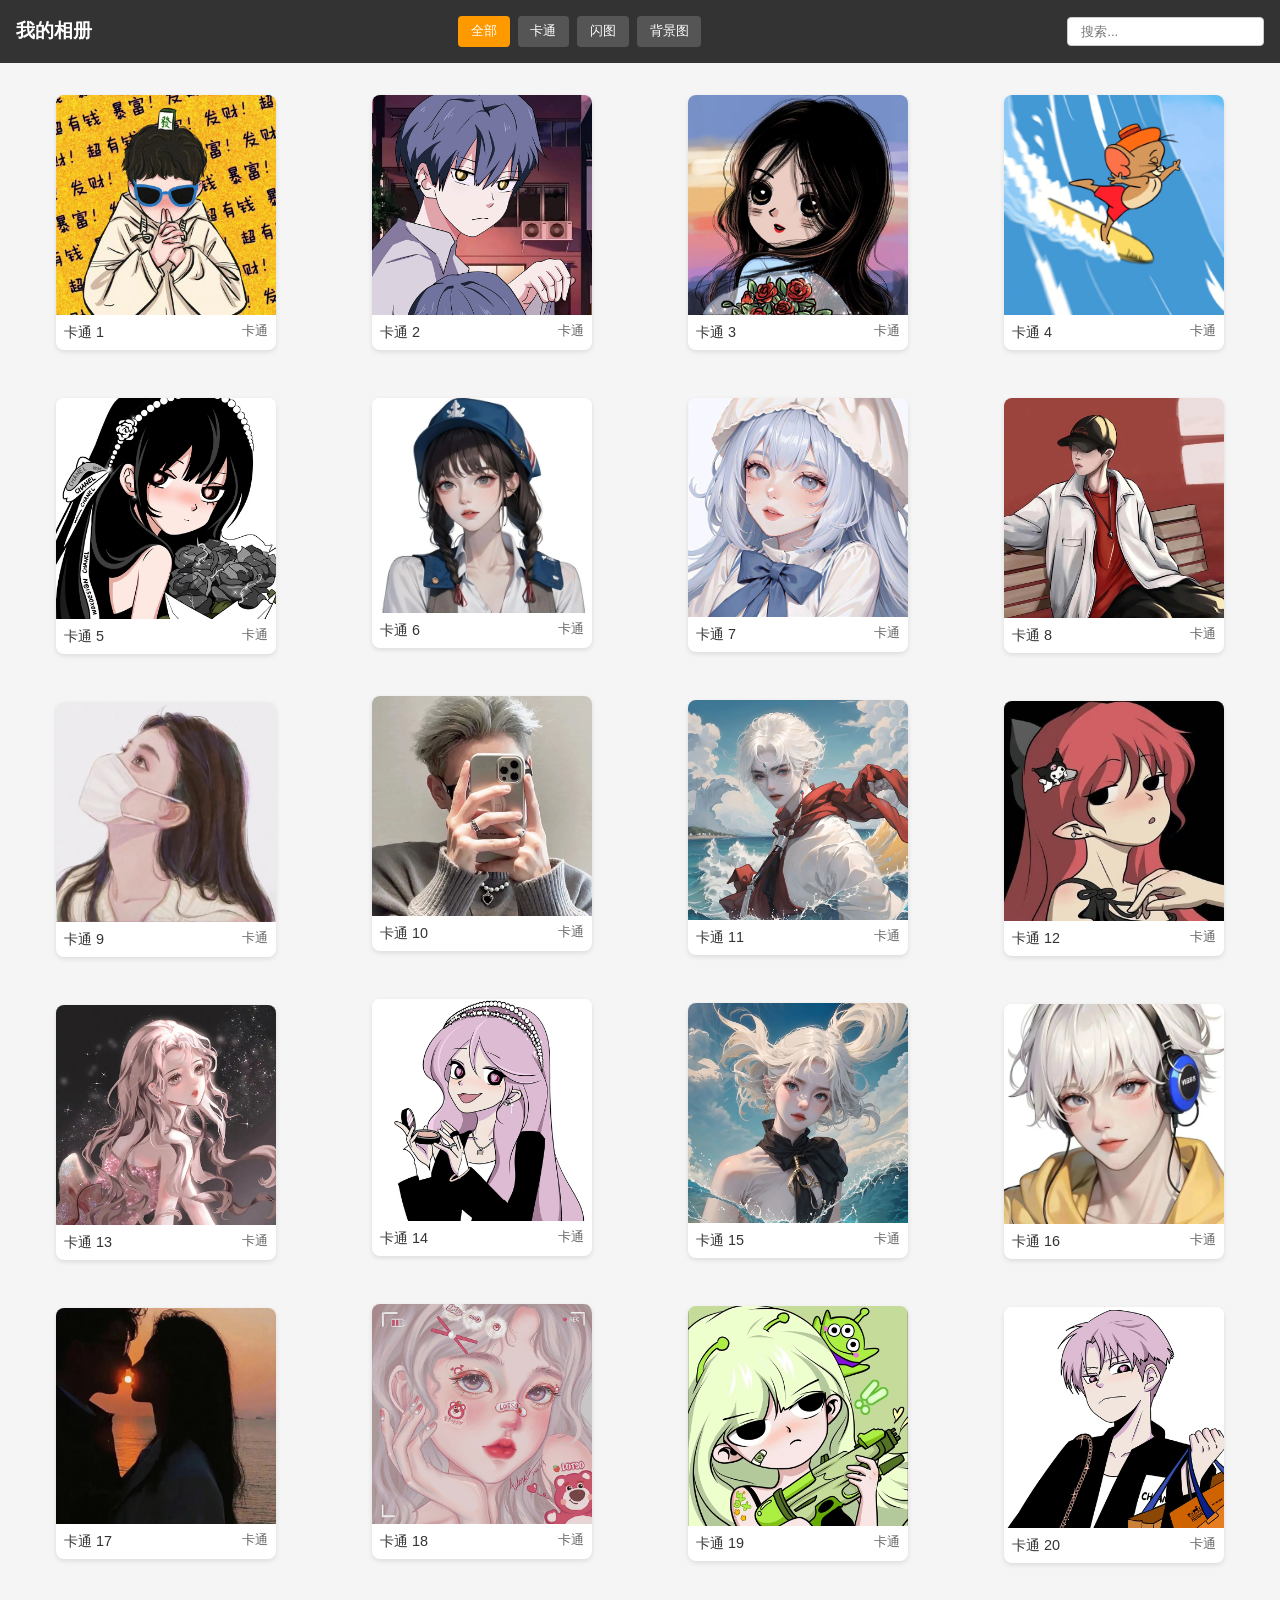
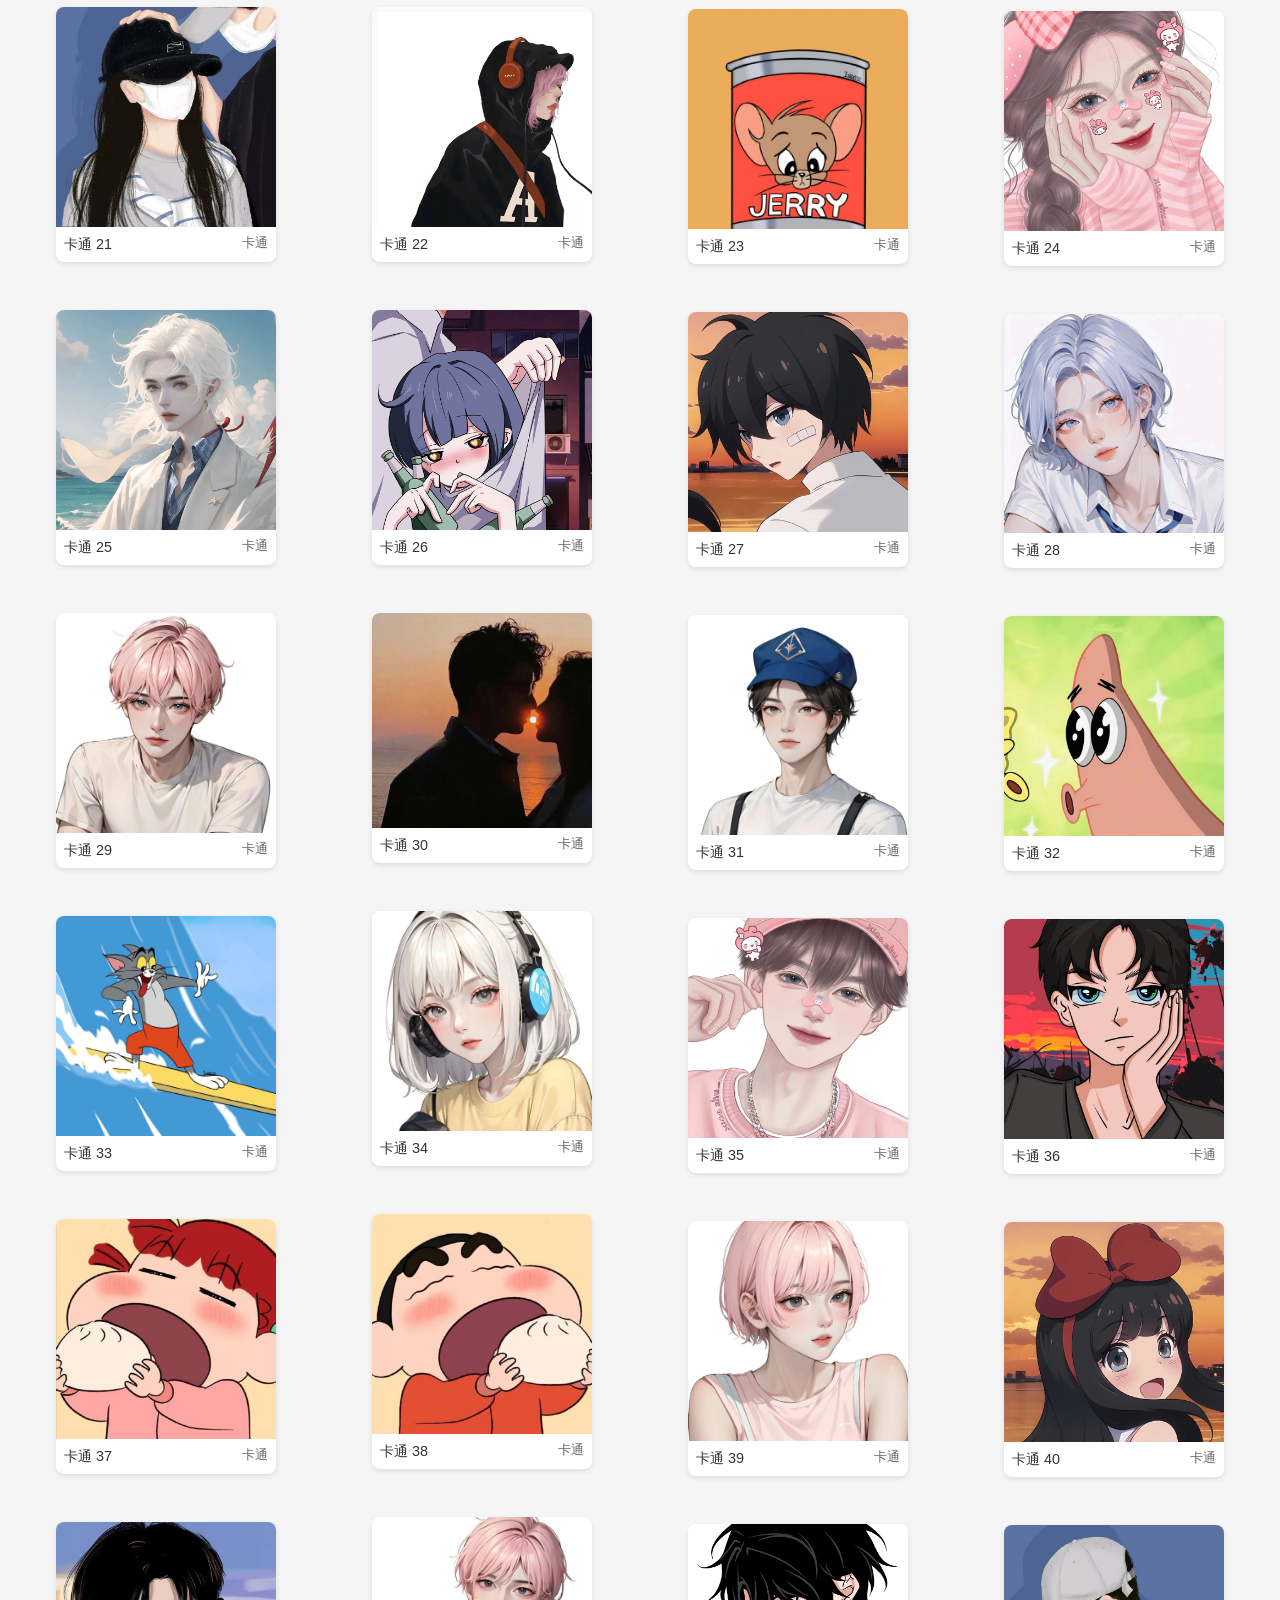
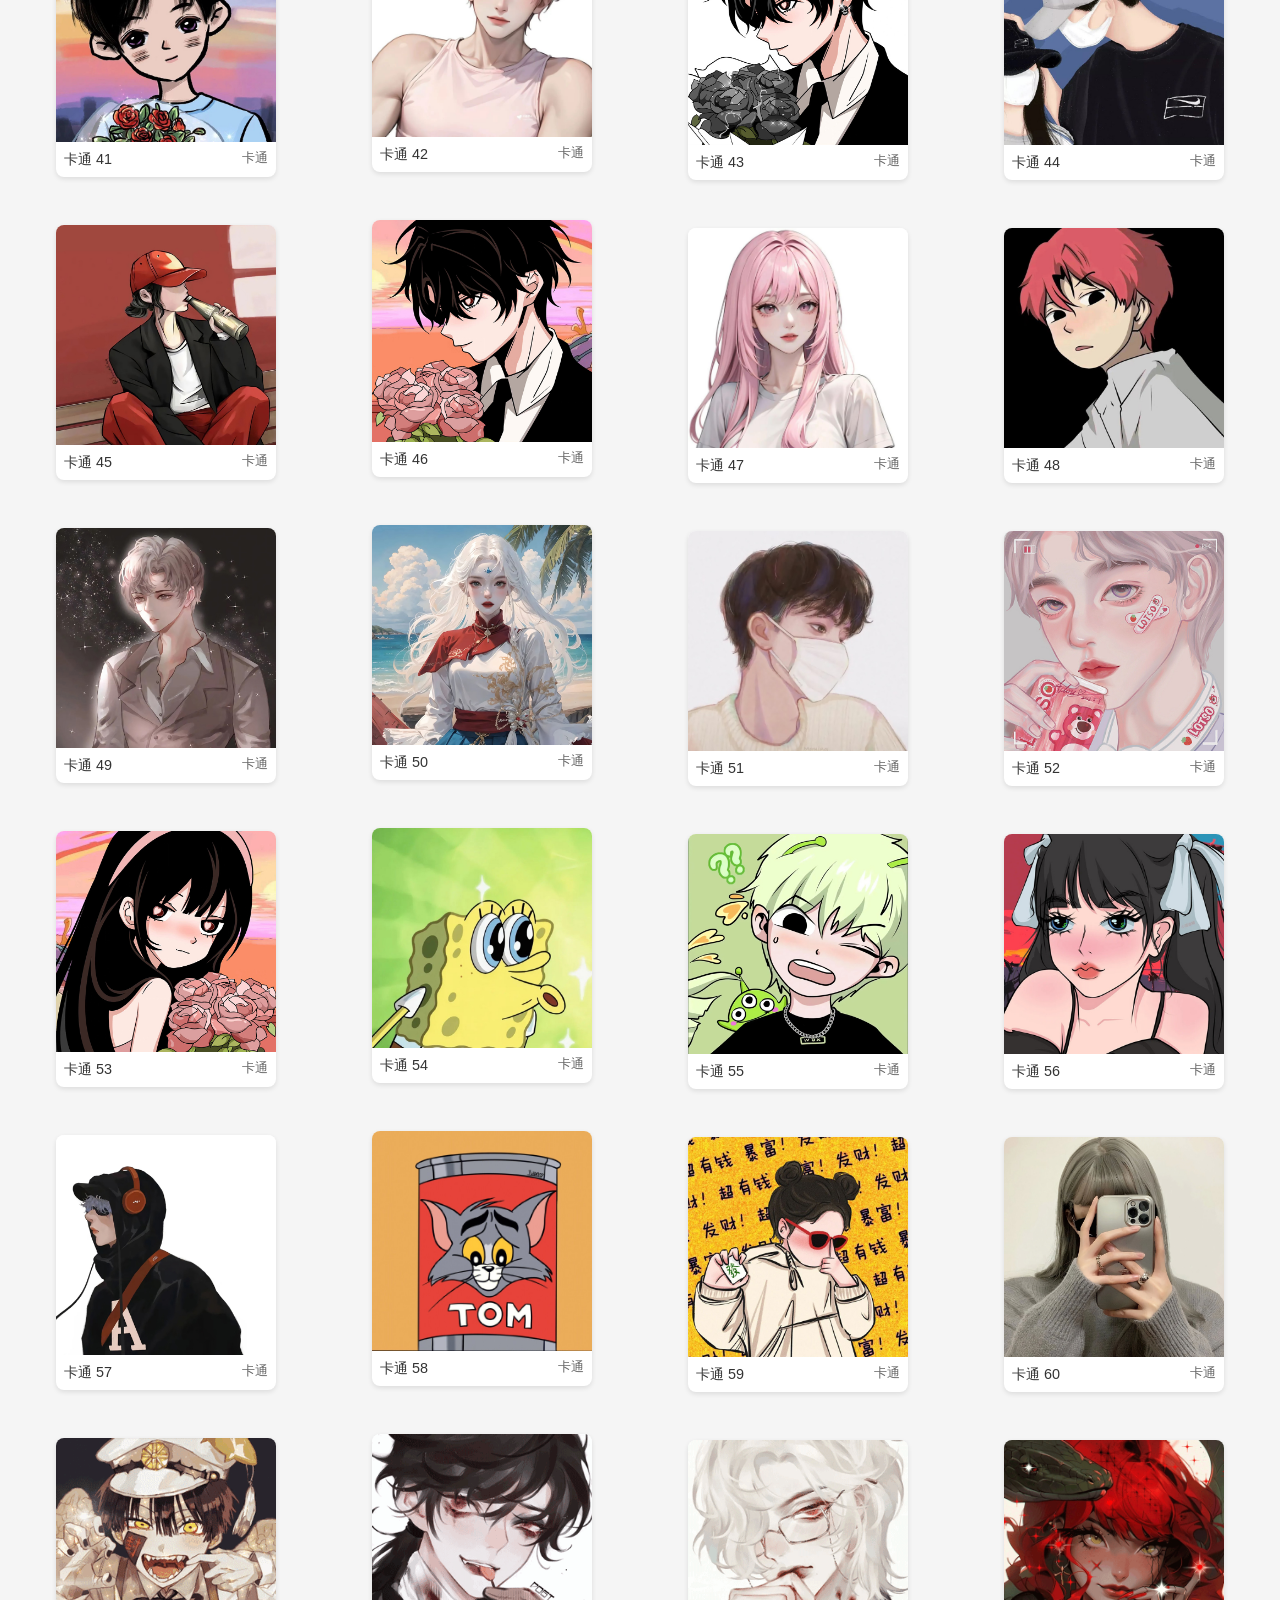
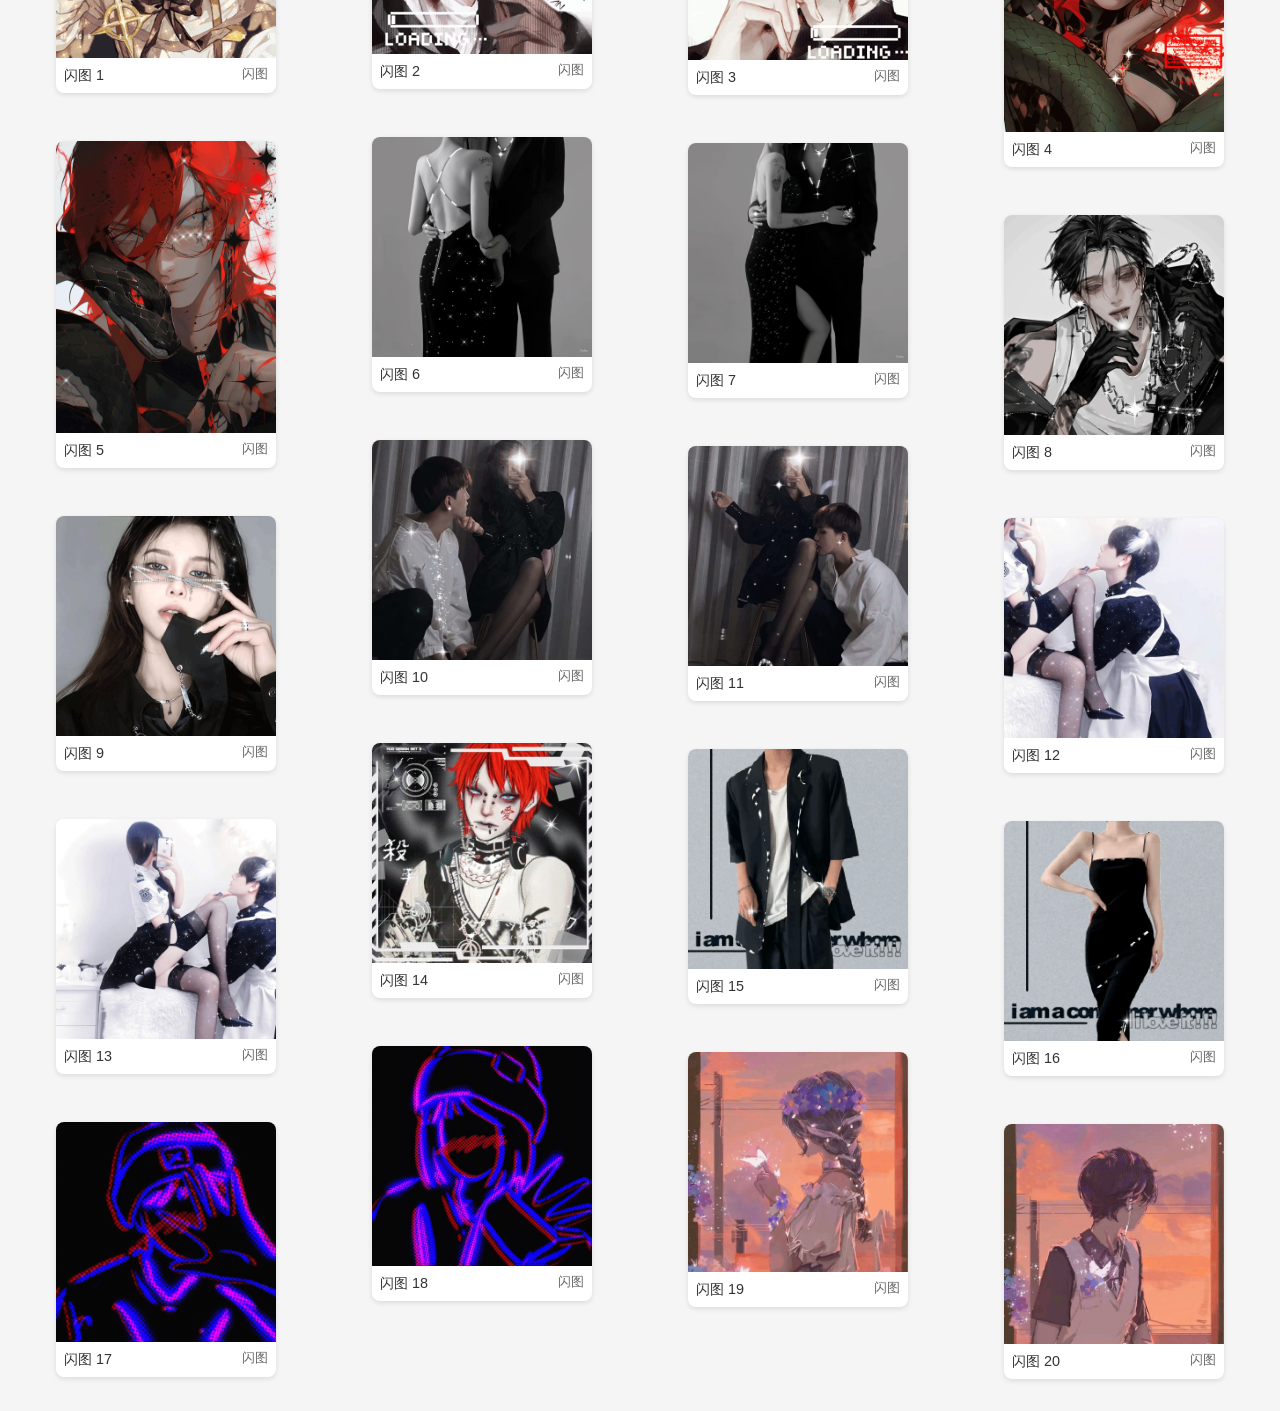
==== 1.html @ 3486256f "1 1" ====
<!DOCTYPE html>
<html lang="zh-CN">
<head>
  <meta charset="UTF-8" />
  <meta name="viewport" content="width=device-width, initial-scale=1.0"/>
  <title>相册系统 - 瀑布流</title>
  <style>
    body {
      margin: 0;
      font-family: "Segoe UI", Arial, sans-serif;
      background: #f5f5f5;
      color: #333;
    }
    header {
      background: #333;
      color: #fff;
      padding: 1rem;
      display: flex;
      justify-content: space-between;
      align-items: center;
      flex-wrap: wrap;
      gap: 0.5rem;
    }
    header h1 {
      margin: 0;
      font-size: 1.2rem;
    }
    .filters {
      display: flex;
      gap: 0.5rem;
      flex-wrap: wrap;
    }
    .filters button {
      padding: 0.4rem 0.8rem;
      border: none;
      border-radius: 4px;
      cursor: pointer;
      background: #555;
      color: white;
      transition: background 0.3s;
    }
    .filters button.active,
    .filters button:hover {
      background: #f90;
    }
    #search {
      padding: 0.4rem 0.8rem;
      border-radius: 4px;
      border: 1px solid #ccc;
      min-width: 160px;
    }

    main {
      padding: 1rem;
    }
    .masonry {
      display: flex;
      gap: 16px;
      align-items: flex-start;
    }
    .col {
      flex: 1;
      display: flex;
      flex-direction: column;
      gap: 16px;
    }
    .card {
      background: #fff;
      border-radius: 8px;
      overflow: hidden;
      box-shadow: 0 2px 5px rgba(0,0,0,0.1);
      transition: transform 0.2s;
    }
    .card:hover { transform: translateY(-3px); }
    .thumb { width: 100%; display: block; }
    .meta { padding: 0.5rem; font-size: 0.9rem; display:flex; justify-content:space-between; }
    .meta .cat { color:#666; font-size:0.8rem; }

    .empty {
      text-align: center;
      color: #777;
      margin-top: 2rem;
    }

    /* Lightbox */
    .lightbox {
      position: fixed;
      top:0; left:0; right:0; bottom:0;
      background: rgba(0,0,0,0.85);
      display: none;
      align-items: center;
      justify-content: center;
      z-index: 999;
      flex-direction: column;
      color: #fff;
    }
    .lightbox img {
      max-width: 90%;
      max-height: 80%;
      border-radius: 8px;
    }
    .lightbox .caption {
      margin-top: 1rem;
      font-size: 1rem;
    }
    .lightbox .close {
      position: absolute;
      top: 1rem;
      right: 1rem;
      background: none;
      border: none;
      color: white;
      font-size: 2rem;
      cursor: pointer;
    }
    .lightbox .nav {
      position: absolute;
      top: 50%;
      transform: translateY(-50%);
      font-size: 2rem;
      background:none;
      border:none;
      color:white;
      cursor:pointer;
    }
    .lightbox .prev { left:1rem; }
    .lightbox .next { right:1rem; }

    @media(max-width:768px){
      .masonry{ gap:8px; }
      .meta{ font-size:0.8rem; }
    }
  </style>
</head>
<body>
<header>
  <h1>我的相册</h1>
  <div class="filters">
    <button data-cat="全部" class="active">全部</button>
    <button data-cat="卡通">卡通</button>
    <button data-cat="闪图">闪图</button>
    <button data-cat="背景图">背景图</button>
  </div>
  <input id="search" type="search" placeholder="搜索..." />
</header>
<main>
  <section id="masonry" class="masonry" aria-live="polite">
    <div class="col" id="col-1"></div>
    <div class="col" id="col-2"></div>
    <div class="col" id="col-3"></div>
    <div class="col" id="col-4"></div>
  </section>
  <div id="empty" class="empty" style="display:none">没有匹配的图片</div>
</main>

<div id="lightbox" class="lightbox">
  <button class="close" onclick="closeLightbox()">×</button>
  <button class="nav prev" onclick="navLightbox(-1)">‹</button>
  <img id="lightbox-img" src="" alt="" />
  <div id="lightbox-caption" class="caption"></div>
  <button class="nav next" onclick="navLightbox(1)">›</button>
</div>

<script>
  /*********** 动态生成图片数据 ***********/
  const images = [];
  // 卡通
  for (let i=1;i<=60;i++){
    images.push({id:`cartoon-${i}`,category:"卡通",title:`卡通 ${i}`,src:`avatar/cartoon/${i}.jpg`});
  }
  // 闪图
  for (let i=1;i<=209;i++){
    images.push({id:`flash-${i}`,category:"闪图",title:`闪图 ${i}`,src:`avatar/flash/${i}.gif`});
  }
  // 背景图（假设 1~100.jpg）
  for (let i=1;i<=100;i++){
    images.push({id:`bg-${i}`,category:"背景图",title:`背景图 ${i}`,src:`avatar/background/${i}.jpg`});
  }

  /*********** 变量 ***********/
  let activeCat="全部";
  let query="";
  let visible=[];
  let currentIndex=0;
  let page=0;
  const pageSize=40;
  const emptyEl=document.getElementById('empty');

  /*********** 渲染 ***********/
  function render(reset=true){
    const q=query.trim().toLowerCase();
    visible = images.filter(i => (activeCat==="全部" ? true : i.category===activeCat))
                    .filter(i => i.title.toLowerCase().includes(q));
    if(reset){
      page=0;
      for(let c=1;c<=4;c++) document.getElementById(`col-${c}`).innerHTML="";
    }
    if(visible.length===0){
      emptyEl.style.display="block";
      return;
    }
    emptyEl.style.display="none";
    const start=page*pageSize;
    const end=start+pageSize;
    const batch=visible.slice(start,end);

    batch.forEach((img,idx)=>{
      const globalIdx=start+idx;
      const fig=document.createElement("figure");
      fig.className="card";
      fig.tabIndex=0;
      fig.setAttribute("data-idx",globalIdx);

      const imgEl=document.createElement("img");
      imgEl.className="thumb";
      imgEl.src=img.src;
      imgEl.loading="lazy";
      imgEl.alt=img.title;
      imgEl.onclick=()=>openLightbox(globalIdx);

      const meta=document.createElement("figcaption");
      meta.className="meta";
      meta.innerHTML=`<div>${img.title}</div><div class="cat">${img.category}</div>`;

      fig.appendChild(imgEl);
      fig.appendChild(meta);

      const colNum=(globalIdx%4)+1;
      document.getElementById(`col-${colNum}`).appendChild(fig);
    });
    page++;
  }

  /*********** 滚动加载 ***********/
  window.addEventListener("scroll",()=>{
    if(window.innerHeight+window.scrollY>=document.body.offsetHeight-200){
      if(page*pageSize<visible.length){ render(false); }
    }
  });

  /*********** 分类按钮 ***********/
  document.querySelectorAll(".filters button").forEach(btn=>{
    btn.onclick=()=>{
      document.querySelectorAll(".filters button").forEach(b=>b.classList.remove("active"));
      btn.classList.add("active");
      activeCat=btn.getAttribute("data-cat");
      render(true);
    };
  });

  /*********** 搜索框 ***********/
  document.getElementById("search").addEventListener("input",e=>{
    query=e.target.value;
    render(true);
  });

  /*********** Lightbox ***********/
  function openLightbox(idx){
    currentIndex=idx;
    const item=visible[idx];
    document.getElementById("lightbox-img").src=item.src;
    document.getElementById("lightbox-caption").textContent=item.title+" ("+item.category+")";
    document.getElementById("lightbox").style.display="flex";
  }
  function closeLightbox(){ document.getElementById("lightbox").style.display="none"; }
  function navLightbox(dir){
    currentIndex=(currentIndex+dir+visible.length)%visible.length;
    openLightbox(currentIndex);
  }
  window.addEventListener("keydown",e=>{
    if(document.getElementById("lightbox").style.display==="flex"){
      if(e.key==="ArrowRight") navLightbox(1);
      if(e.key==="ArrowLeft") navLightbox(-1);
      if(e.key==="Escape") closeLightbox();
    }
  });

  /*********** 初始化 ***********/
  render(true);
</script>
</body>
</html>
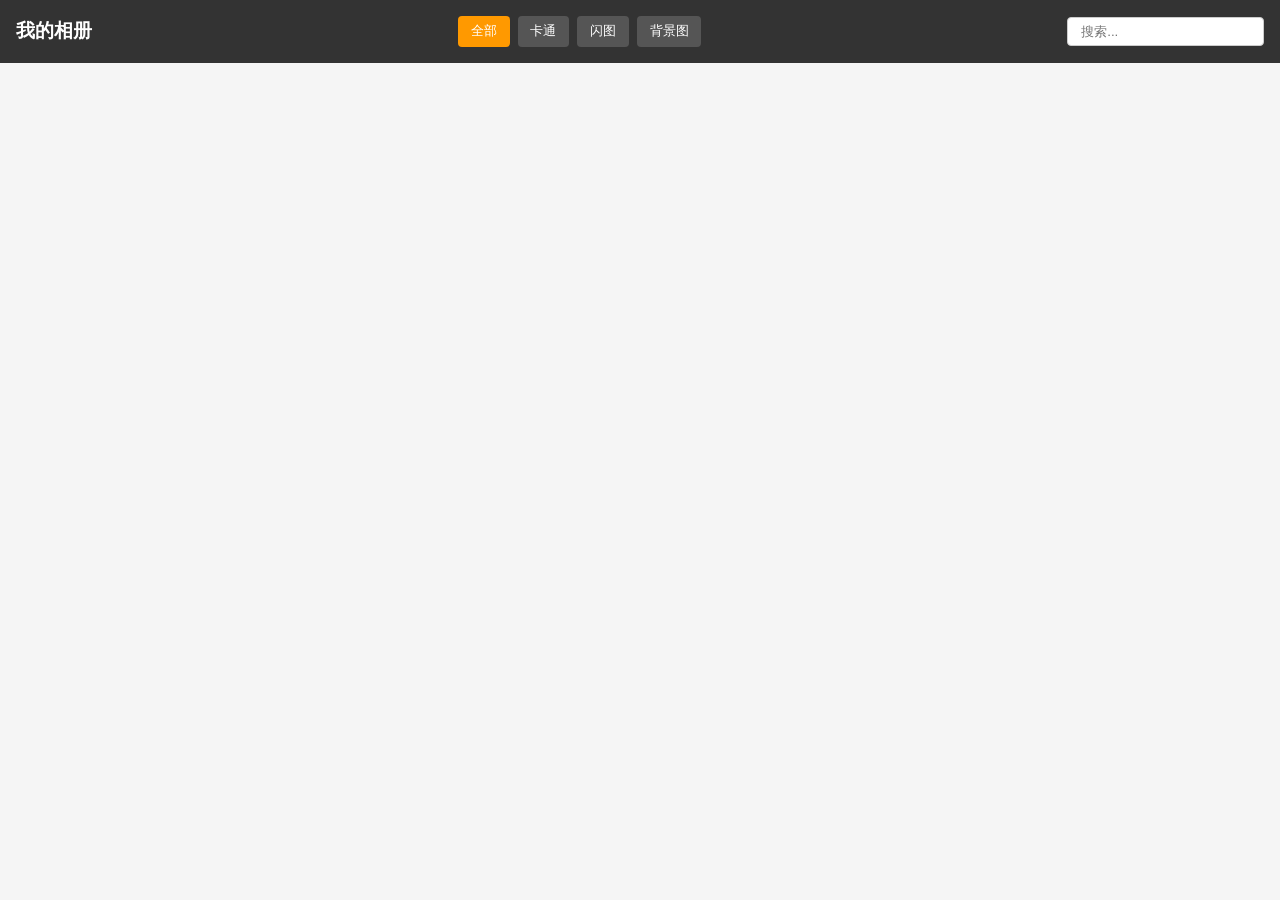
==== commit 862048a1: "更新 1.html" ====
--- a/1.html
+++ b/1.html
@@ -1,138 +1,43 @@
 <!DOCTYPE html>
 <html lang="zh-CN">
 <head>
-  <meta charset="UTF-8" />
-  <meta name="viewport" content="width=device-width, initial-scale=1.0"/>
-  <title>相册系统 - 瀑布流</title>
-  <style>
-    body {
-      margin: 0;
-      font-family: "Segoe UI", Arial, sans-serif;
-      background: #f5f5f5;
-      color: #333;
-    }
-    header {
-      background: #333;
-      color: #fff;
-      padding: 1rem;
-      display: flex;
-      justify-content: space-between;
-      align-items: center;
-      flex-wrap: wrap;
-      gap: 0.5rem;
-    }
-    header h1 {
-      margin: 0;
-      font-size: 1.2rem;
-    }
-    .filters {
-      display: flex;
-      gap: 0.5rem;
-      flex-wrap: wrap;
-    }
-    .filters button {
-      padding: 0.4rem 0.8rem;
-      border: none;
-      border-radius: 4px;
-      cursor: pointer;
-      background: #555;
-      color: white;
-      transition: background 0.3s;
-    }
-    .filters button.active,
-    .filters button:hover {
-      background: #f90;
-    }
-    #search {
-      padding: 0.4rem 0.8rem;
-      border-radius: 4px;
-      border: 1px solid #ccc;
-      min-width: 160px;
-    }
+<meta charset="UTF-8">
+<meta name="viewport" content="width=device-width, initial-scale=1.0">
+<title>相册系统 - 首页分段瀑布流</title>
+<style>
+body{margin:0;font-family:Arial,sans-serif;background:#f5f5f5;color:#333;}
+header{background:#333;color:#fff;padding:1rem;display:flex;justify-content:space-between;align-items:center;flex-wrap:wrap;gap:0.5rem;}
+header h1{margin:0;font-size:1.2rem;}
+.filters{display:flex;gap:0.5rem;flex-wrap:wrap;}
+.filters button{padding:0.4rem 0.8rem;border:none;border-radius:4px;cursor:pointer;background:#555;color:white;transition:background 0.3s;}
+.filters button.active,.filters button:hover{background:#f90;}
+#search{padding:0.4rem 0.8rem;border-radius:4px;border:1px solid #ccc;min-width:160px;}
 
-    main {
-      padding: 1rem;
-    }
-    .masonry {
-      display: flex;
-      gap: 16px;
-      align-items: flex-start;
-    }
-    .col {
-      flex: 1;
-      display: flex;
-      flex-direction: column;
-      gap: 16px;
-    }
-    .card {
-      background: #fff;
-      border-radius: 8px;
-      overflow: hidden;
-      box-shadow: 0 2px 5px rgba(0,0,0,0.1);
-      transition: transform 0.2s;
-    }
-    .card:hover { transform: translateY(-3px); }
-    .thumb { width: 100%; display: block; }
-    .meta { padding: 0.5rem; font-size: 0.9rem; display:flex; justify-content:space-between; }
-    .meta .cat { color:#666; font-size:0.8rem; }
+main{padding:1rem;}
+.section-title{margin:1rem 0 0.5rem;font-weight:bold;font-size:1.1rem;}
+.masonry{display:flex;gap:16px;align-items:flex-start;margin-bottom:24px;}
+.col{flex:1;display:flex;flex-direction:column;gap:16px;}
+.card{background:#fff;border-radius:8px;overflow:hidden;box-shadow:0 2px 5px rgba(0,0,0,0.1);transition:transform 0.2s;}
+.card:hover{transform:translateY(-3px);}
+.card img{width:100%;display:block;}
+.card .meta{padding:0.5rem;font-size:0.9rem;display:flex;justify-content:space-between;}
+.card .meta .cat{color:#666;font-size:0.8rem;}
+.empty{text-align:center;color:#777;margin-top:2rem;}
 
-    .empty {
-      text-align: center;
-      color: #777;
-      margin-top: 2rem;
-    }
-
-    /* Lightbox */
-    .lightbox {
-      position: fixed;
-      top:0; left:0; right:0; bottom:0;
-      background: rgba(0,0,0,0.85);
-      display: none;
-      align-items: center;
-      justify-content: center;
-      z-index: 999;
-      flex-direction: column;
-      color: #fff;
-    }
-    .lightbox img {
-      max-width: 90%;
-      max-height: 80%;
-      border-radius: 8px;
-    }
-    .lightbox .caption {
-      margin-top: 1rem;
-      font-size: 1rem;
-    }
-    .lightbox .close {
-      position: absolute;
-      top: 1rem;
-      right: 1rem;
-      background: none;
-      border: none;
-      color: white;
-      font-size: 2rem;
-      cursor: pointer;
-    }
-    .lightbox .nav {
-      position: absolute;
-      top: 50%;
-      transform: translateY(-50%);
-      font-size: 2rem;
-      background:none;
-      border:none;
-      color:white;
-      cursor:pointer;
-    }
-    .lightbox .prev { left:1rem; }
-    .lightbox .next { right:1rem; }
-
-    @media(max-width:768px){
-      .masonry{ gap:8px; }
-      .meta{ font-size:0.8rem; }
-    }
-  </style>
+/* Lightbox */
+.lightbox{position:fixed;top:0;left:0;right:0;bottom:0;background:rgba(0,0,0,0.85);display:none;align-items:center;justify-content:center;z-index:999;flex-direction:column;color:#fff;}
+.lightbox img{max-width:90%;max-height:80%;border-radius:8px;}
+.lightbox .caption{margin-top:1rem;font-size:1rem;}
+.lightbox .close{position:absolute;top:1rem;right:1rem;background:none;border:none;color:white;font-size:2rem;cursor:pointer;}
+.lightbox .nav{position:absolute;top:50%;transform:translateY(-50%);font-size:2rem;background:none;border:none;color:white;cursor:pointer;}
+.lightbox .prev{left:1rem;} .lightbox .next{right:1rem;}
+@media(max-width:1024px){.col{flex:1;}}
+@media(max-width:768px){.col{flex:1;}}
+@media(max-width:480px){.col{flex:1;}}
+</style>
 </head>
 <body>
+
 <header>
   <h1>我的相册</h1>
   <div class="filters">
@@ -141,142 +46,121 @@
     <button data-cat="闪图">闪图</button>
     <button data-cat="背景图">背景图</button>
   </div>
-  <input id="search" type="search" placeholder="搜索..." />
+  <input id="search" type="search" placeholder="搜索...">
 </header>
-<main>
-  <section id="masonry" class="masonry" aria-live="polite">
-    <div class="col" id="col-1"></div>
-    <div class="col" id="col-2"></div>
-    <div class="col" id="col-3"></div>
-    <div class="col" id="col-4"></div>
-  </section>
+
+<main id="main-content">
   <div id="empty" class="empty" style="display:none">没有匹配的图片</div>
 </main>
 
 <div id="lightbox" class="lightbox">
   <button class="close" onclick="closeLightbox()">×</button>
   <button class="nav prev" onclick="navLightbox(-1)">‹</button>
-  <img id="lightbox-img" src="" alt="" />
+  <img id="lightbox-img" src="" alt="">
   <div id="lightbox-caption" class="caption"></div>
   <button class="nav next" onclick="navLightbox(1)">›</button>
 </div>
 
 <script>
-  /*********** 动态生成图片数据 ***********/
-  const images = [];
-  // 卡通
-  for (let i=1;i<=60;i++){
-    images.push({id:`cartoon-${i}`,category:"卡通",title:`卡通 ${i}`,src:`avatar/cartoon/${i}.jpg`});
-  }
-  // 闪图
-  for (let i=1;i<=209;i++){
-    images.push({id:`flash-${i}`,category:"闪图",title:`闪图 ${i}`,src:`avatar/flash/${i}.gif`});
-  }
-  // 背景图（假设 1~100.jpg）
-  for (let i=1;i<=100;i++){
-    images.push({id:`bg-${i}`,category:"背景图",title:`背景图 ${i}`,src:`avatar/background/${i}.jpg`});
-  }
+// 图片数据
+const images=[];
+for(let i=1;i<=60;i++){ images.push({id:`cartoon-${i}`,category:"卡通",title:`卡通 ${i}`,src:`/avatar/cartoon/${i}.j`}); }
+for(let i=1;i<=209;i++){ images.push({id:`flash-${i}`,category:"闪图",title:`闪图 ${i}`,src:`/avatar/flash/${i}.gif`}); }
+for(let i=1;i<=100;i++){ images.push({id:`bg-${i}`,category:"背景图",title:`背景图 ${i}`,src:`/avatar/background/${i}.jpg`}); }
 
-  /*********** 变量 ***********/
-  let activeCat="全部";
-  let query="";
-  let visible=[];
-  let currentIndex=0;
-  let page=0;
-  const pageSize=40;
-  const emptyEl=document.getElementById('empty');
+// 状态
+let activeCat="全部", query="", pageSize=40, currentIndex=0;
+const mainContent=document.getElementById("main-content");
+const emptyEl=document.getElementById("empty");
 
-  /*********** 渲染 ***********/
-  function render(reset=true){
-    const q=query.trim().toLowerCase();
-    visible = images.filter(i => (activeCat==="全部" ? true : i.category===activeCat))
-                    .filter(i => i.title.toLowerCase().includes(q));
-    if(reset){
-      page=0;
-      for(let c=1;c<=4;c++) document.getElementById(`col-${c}`).innerHTML="";
-    }
-    if(visible.length===0){
-      emptyEl.style.display="block";
-      return;
-    }
-    emptyEl.style.display="none";
-    const start=page*pageSize;
-    const end=start+pageSize;
-    const batch=visible.slice(start,end);
+// 存储每个分类加载页码
+const pageMap={ "卡通":0, "闪图":0, "背景图":0 };
 
-    batch.forEach((img,idx)=>{
-      const globalIdx=start+idx;
-      const fig=document.createElement("figure");
-      fig.className="card";
-      fig.tabIndex=0;
-      fig.setAttribute("data-idx",globalIdx);
+// 存储每个分类对应列
+const colsMap={};
 
-      const imgEl=document.createElement("img");
-      imgEl.className="thumb";
-      imgEl.src=img.src;
-      imgEl.loading="lazy";
-      imgEl.alt=img.title;
-      imgEl.onclick=()=>openLightbox(globalIdx);
+// 渲染首页分段
+function renderHome(reset=true){
+  if(reset){ mainContent.innerHTML=""; emptyEl.style.display="none"; }
+  const cats=(activeCat==="全部")?["卡通","闪图","背景图"]:[activeCat];
+  cats.forEach(cat=>{
+    // 分类标题
+    const title=document.createElement("div"); title.className="section-title"; title.textContent=cat;
+    mainContent.appendChild(title);
+    // 瀑布流容器
+    const masonry=document.createElement("div"); masonry.className="masonry"; masonry.id=`masonry-${cat}`;
+    mainContent.appendChild(masonry);
+    // 创建4列
+    const cols=[];
+    for(let c=1;c<=4;c++){ const col=document.createElement("div"); col.className="col"; masonry.appendChild(col); cols.push(col); }
+    colsMap[cat]=cols;
+    // 先渲染第一页
+    renderBatch(cat,true);
+  });
+}
 
-      const meta=document.createElement("figcaption");
-      meta.className="meta";
-      meta.innerHTML=`<div>${img.title}</div><div class="cat">${img.category}</div>`;
+// 渲染指定分类一批图片
+function renderBatch(cat,reset=false){
+  const q=query.trim().toLowerCase();
+  const list=images.filter(i=>i.category===cat).filter(i=>i.title.toLowerCase().includes(q));
+  if(list.length===0){ emptyEl.style.display="block"; return; } else emptyEl.style.display="none";
+  if(reset){ pageMap[cat]=0; colsMap[cat].forEach(col=>col.innerHTML=""); }
+  const start=pageMap[cat]*pageSize, end=start+pageSize, batch=list.slice(start,end);
+  batch.forEach((img,idx)=>{
+    const globalIdx=start+idx;
+    const fig=document.createElement("div"); fig.className="card";
+    const imgEl=document.createElement("img"); imgEl.src=img.src; imgEl.alt=img.title; imgEl.loading="lazy"; imgEl.onclick=()=>openLightbox(images.indexOf(img));
+    const meta=document.createElement("div"); meta.className="meta"; meta.innerHTML=`<div>${img.title}</div><div class="cat">${img.category}</div>`;
+    fig.appendChild(imgEl); fig.appendChild(meta);
+    const colNum=globalIdx%4; colsMap[cat][colNum].appendChild(fig);
+  });
+  pageMap[cat]++;
+}
 
-      fig.appendChild(imgEl);
-      fig.appendChild(meta);
-
-      const colNum=(globalIdx%4)+1;
-      document.getElementById(`col-${colNum}`).appendChild(fig);
-    });
-    page++;
-  }
-
-  /*********** 滚动加载 ***********/
-  window.addEventListener("scroll",()=>{
+// 滚动加载更多
+window.addEventListener("scroll",()=>{
+  const cats=(activeCat==="全部")?["卡通","闪图","背景图"]:[activeCat];
+  cats.forEach(cat=>{
+    const list=images.filter(i=>i.category===cat).filter(i=>i.title.toLowerCase().includes(query.trim().toLowerCase()));
     if(window.innerHeight+window.scrollY>=document.body.offsetHeight-200){
-      if(page*pageSize<visible.length){ render(false); }
+      if(pageMap[cat]*pageSize<list.length) renderBatch(cat,false);
     }
   });
+});
 
-  /*********** 分类按钮 ***********/
-  document.querySelectorAll(".filters button").forEach(btn=>{
-    btn.onclick=()=>{
-      document.querySelectorAll(".filters button").forEach(b=>b.classList.remove("active"));
-      btn.classList.add("active");
-      activeCat=btn.getAttribute("data-cat");
-      render(true);
-    };
-  });
+// 分类按钮
+document.querySelectorAll(".filters button").forEach(btn=>{
+  btn.onclick=()=>{
+    document.querySelectorAll(".filters button").forEach(b=>b.classList.remove("active"));
+    btn.classList.add("active");
+    activeCat=btn.dataset.cat;
+    query=""; document.getElementById("search").value="";
+    renderHome(true);
+  };
+});
 
-  /*********** 搜索框 ***********/
-  document.getElementById("search").addEventListener("input",e=>{
-    query=e.target.value;
-    render(true);
-  });
+// 搜索
+document.getElementById("search").addEventListener("input",e=>{
+  query=e.target.value;
+  renderHome(true);
+});
 
-  /*********** Lightbox ***********/
-  function openLightbox(idx){
-    currentIndex=idx;
-    const item=visible[idx];
-    document.getElementById("lightbox-img").src=item.src;
-    document.getElementById("lightbox-caption").textContent=item.title+" ("+item.category+")";
-    document.getElementById("lightbox").style.display="flex";
+// Lightbox
+let currentIndex=0;
+function openLightbox(idx){currentIndex=idx; const item=images[idx]; document.getElementById("lightbox-img").src=item.src; document.getElementById("lightbox-caption").textContent=item.title+" ("+item.category+")"; document.getElementById("lightbox").style.display="flex";}
+function closeLightbox(){document.getElementById("lightbox").style.display="none";}
+function navLightbox(dir){currentIndex=(currentIndex+dir+images.length)%images.length; openLightbox(currentIndex);}
+window.addEventListener("keydown",e=>{
+  if(document.getElementById("lightbox").style.display==="flex"){
+    if(e.key==="ArrowRight") navLightbox(1);
+    if(e.key==="ArrowLeft") navLightbox(-1);
+    if(e.key==="Escape") closeLightbox();
   }
-  function closeLightbox(){ document.getElementById("lightbox").style.display="none"; }
-  function navLightbox(dir){
-    currentIndex=(currentIndex+dir+visible.length)%visible.length;
-    openLightbox(currentIndex);
-  }
-  window.addEventListener("keydown",e=>{
-    if(document.getElementById("lightbox").style.display==="flex"){
-      if(e.key==="ArrowRight") navLightbox(1);
-      if(e.key==="ArrowLeft") navLightbox(-1);
-      if(e.key==="Escape") closeLightbox();
-    }
-  });
+});
 
-  /*********** 初始化 ***********/
-  render(true);
+// 初始化
+renderHome(true);
 </script>
+
 </body>
 </html>
